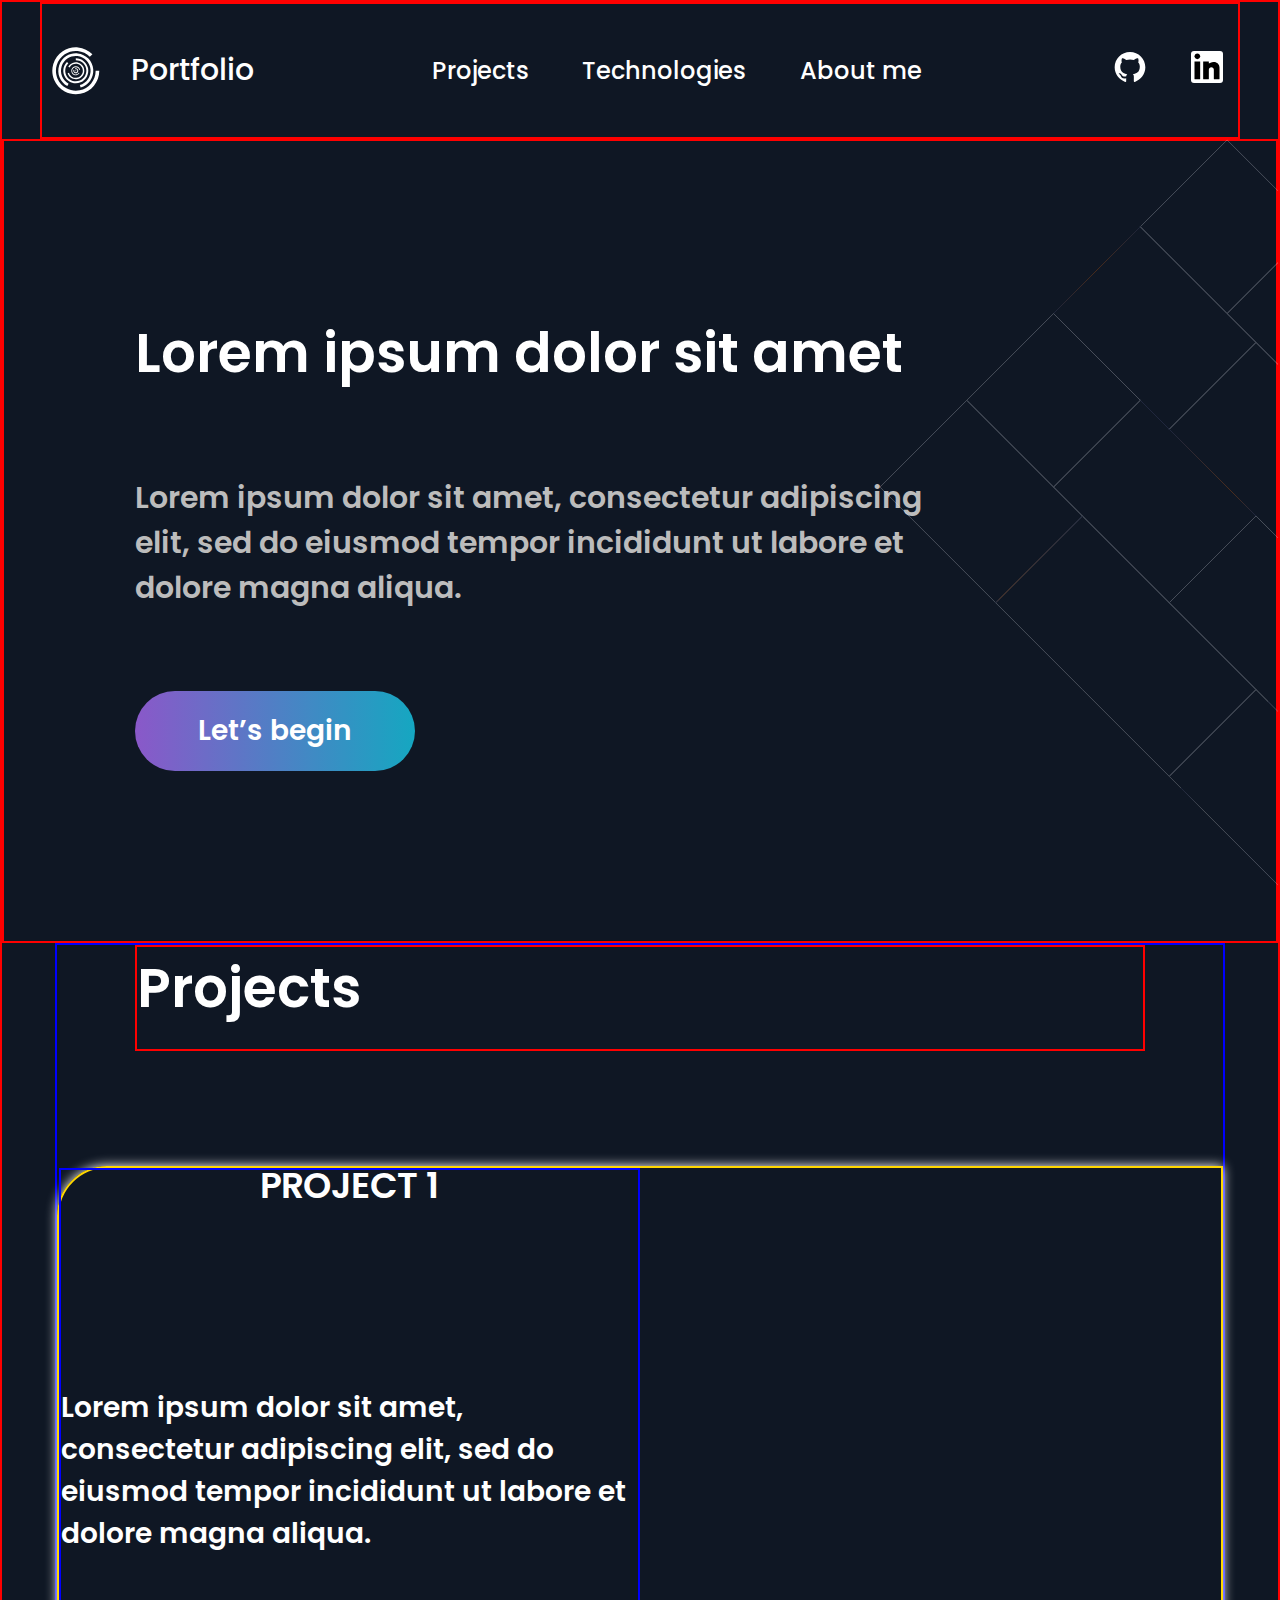
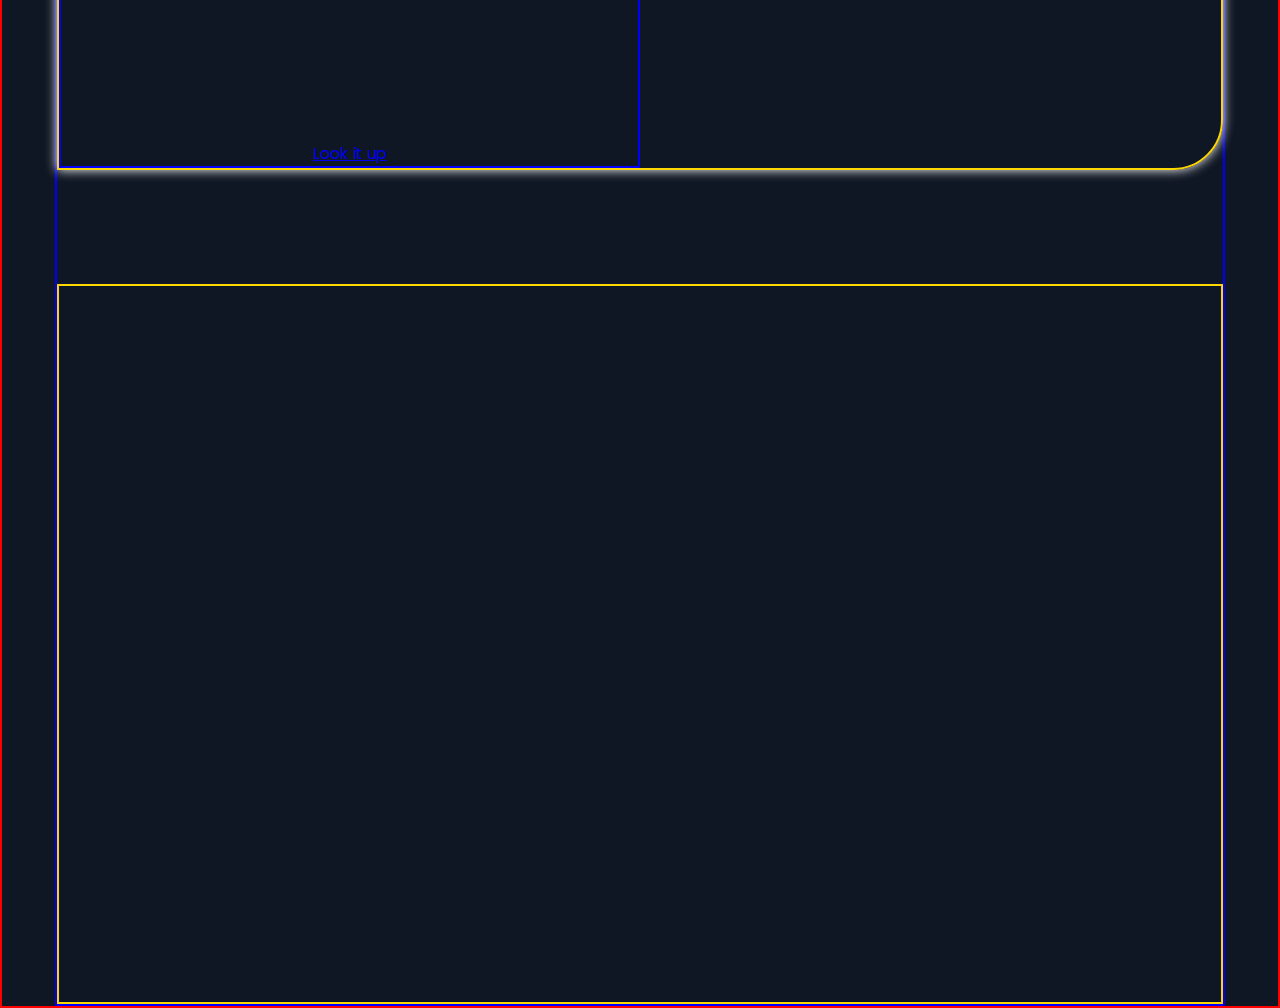
==== index.html @ fd30b006 "sudetas_puslapio_sablonas" ====
<!DOCTYPE html>
<html lang="en">

<head>
    <meta charset="UTF-8">
    <meta http-equiv="X-UA-Compatible" content="IE=edge">
    <meta name="viewport" content="width=device-width, initial-scale=1.0">
    <title>Figma puslapis</title>

    <link rel="stylesheet" href="./assets/styles/style.css">

    <link rel="preconnect" href="https://fonts.googleapis.com">
    <link rel="preconnect" href="https://fonts.gstatic.com" crossorigin>
    <link href="https://fonts.googleapis.com/css2?family=Poppins:wght@500;600&display=swap" rel="stylesheet">


</head>

<body class="body">
    <div class="wrapper">
        <div class="header">
            <div class="header_logo">
                <div class="header_logo_img_box"><a href="./index.html" target="_blank"><img
                            src="./assets/image/logo image.svg" alt="logo image.svg"></a></div>
                <div class="header_logo_text"><a href="./index.html" target="_blank">
                        <p>Portfolio</p>
                    </a></div>
            </div>
            <div class="header_middle_menu">
                <a href="#projects">
                    <p>Projects</p>
                </a>
                <a href="./technologies.html" target="_blank">
                    <p>Technologies</p>
                </a>
                <a href="./aboutme.html" target="_blank">
                    <p>About me</p>
                </a>
            </div>
            <div class="header_menu_right">
                <a href="#" target="_blank"><img src="./assets/image/mark-github-24.svg" alt="mark-github-24.svg"></a>
                <a href="#" target="_blank"><img src="./assets/image/Linkedin.svg" alt="Linkedin.svg"></a>
            </div>

        </div>
        <div class="hero">
            <img src="./assets/image/hero_img.svg" alt="hero_img.svg">
            <div class="hero_content">
                <div class="hero_text">
                    <h1>Lorem ipsum dolor sit amet</h1>
                    <p>Lorem ipsum dolor sit amet, consectetur adipiscing elit, sed do eiusmod tempor incididunt ut
                        labore et dolore magna aliqua. </p>
                    <a class="hero_button" href="#">Let’s begin</a>
                </div>
            </div>
        </div>
        <div class="projects_content" id="projects">
            <div class="projects_content_text">
                <h1>Projects</h1>
            </div>
            <div class="projects_content_table1">
                <div class="projects_content_table1_textbox">
                    <h2>PROJECT 1</h2>
                    <p>Lorem ipsum dolor sit amet, consectetur adipiscing elit, sed do eiusmod tempor incididunt ut
                        labore et dolore magna aliqua.</p>
                    <a class="projects_button" href="#">Look it up</a>
                </div>
                <div class="projects_content_table1_imagebox">

                </div>

            </div>
            <div class="projects_content_table2box">

            </div>

        </div>




    </div>



</body>

</html>
---- assets/styles/style.css ----
*{
    margin: 0;
    padding: 0;
    box-sizing: border-box;
    font-family: 'Poppins', sans-serif;
}

.body{
    background-color: #0f1724;
}


.wrapper{
    max-width: 1600px;
    min-height: 900px;
    margin: 0 auto;
    position: relative;
    overflow: hidden;
    border: red solid 2px;

}

.header{
    max-width: 1200px;
    min-height: 137px;
    margin: 0 auto;
    display: flex;
    justify-content: space-between;
    align-items: center;
    border: red solid 2px;

}

.header_logo{
    width: 202px;
    height: 47.58px;
    display: flex;
    justify-content: space-between;
    margin-left: 10px;
    position: relative;
            
}

.header_logo_img_box{
    width: 47.58px;
    height: 47.58px;
    
}

.header_logo_text a p{
    line-height: 47.58px;
    color: #FFFFFF;
    font-style: normal;
    font-weight: 500;
    font-size: 30px;
    line-height: 45px;
}


.header_logo_text a{
    text-decoration: none;
}


.header_logo_text:hover::after{
    content:"";
    position: absolute;
    width: 110%;
    height: 4px;
    left: -5px;
    bottom: -8px;
    background: #8a58c9; /* fallback for old browsers */
    background: -webkit-linear-gradient(to right, #8a58c9, #15a7c1); /* Chrome 10-25, Safari 5.1-6 */
    background: linear-gradient(to right, #8a58c9, #15a7c1); /* W3C, IE 10+/ Edge, Firefox 16+, Chrome 26+, Opera 12+, Safari 7+ */

}

.header_logo_img_box:hover::after{
    content:"";
    position: absolute;
    width: 110%;
    height: 4px;
    left: -5px;
    bottom: -8px;
    background: #8a58c9; /* fallback for old browsers */
    background: -webkit-linear-gradient(to right, #8a58c9, #15a7c1); /* Chrome 10-25, Safari 5.1-6 */
    background: linear-gradient(to right, #8a58c9, #15a7c1); /* W3C, IE 10+/ Edge, Firefox 16+, Chrome 26+, Opera 12+, Safari 7+ */

}



.header_middle_menu{
    width: 500px;
    display: flex;
    justify-content: space-between;
    flex-wrap: wrap;
}

.header_middle_menu a{
    text-decoration: none;
    margin: 0 5px;
    position: relative;
}

.header_middle_menu p{
    color: #FFFFFF;
    font-weight: 500;
    font-size: 24px;
    line-height: 36px;
}

.header_middle_menu a:hover::after{
    content:"";
    position: absolute;
    width: 110%;
    height: 3px;
    left: -5px;
    background: #8a58c9; /* fallback for old browsers */
    background: -webkit-linear-gradient(to right, #8a58c9, #15a7c1); /* Chrome 10-25, Safari 5.1-6 */
    background: linear-gradient(to right, #8a58c9, #15a7c1); /* W3C, IE 10+/ Edge, Firefox 16+, Chrome 26+, Opera 12+, Safari 7+ */

}



.header_menu_right{
    width: 119px;
    display: flex;
    justify-content: space-between;
    margin: 0 0 0 10px;
    flex-wrap: wrap;
    margin-right: 10px;
    

}

.header_menu_right a{
    margin: 0 5px;
    position: relative;
}


.header_menu_right a:hover::after{
    content:"";
    position: absolute;
    width: 130%;
    height: 4px;
    left: -5px;
    bottom: -5px;
    background: #8a58c9; /* fallback for old browsers */
    background: -webkit-linear-gradient(to right, #8a58c9, #15a7c1); /* Chrome 10-25, Safari 5.1-6 */
    background: linear-gradient(to right, #8a58c9, #15a7c1); /* W3C, IE 10+/ Edge, Firefox 16+, Chrome 26+, Opera 12+, Safari 7+ */

}




.hero{
    width: 100%;
    min-height: 800px;
    border: red solid 2px;
    
}

.hero img{
    position: absolute;
    width: 758px;
    height: 758px;
    left: 877px;
    top: 135px;
    opacity: 0.5;
    
}

.hero_content{
    max-width: 1010px;
    min-height: inherit;
    margin: 0 auto;
    display: flex;
    justify-content: flex-start;
    align-items: center;
}


.hero_text{
    max-width: 809px;
    min-height: 459px;
    display: flex;
    justify-content: space-between;
    flex-direction: column;
    align-items: flex-start;
}

h1{
    font-weight: 600;
    font-size: 55px;
    line-height: 82px;
    color: #FFFFFF;
    margin-bottom: 20px;
}

.hero_text p{
    font-weight: 600;
    font-size: 30px;
    line-height: 45px;
    color: #BCBCBC;
}

.hero_text a{
    width: 280px;
    height: 80px;
    font-weight: 600;
    font-size: 28px;
    line-height: 42px;
    color: #FFFFFF;
    text-decoration: none;
    line-height: 80px;
    text-align: center;
    border-radius: 50px;
    margin-top: 20px;
    background: #8a58c9; /* fallback for old browsers */
    background: -webkit-linear-gradient(to right, #8a58c9, #15a7c1); /* Chrome 10-25, Safari 5.1-6 */
    background: linear-gradient(to right, #8a58c9, #15a7c1); /* W3C, IE 10+/ Edge, Firefox 16+, Chrome 26+, Opera 12+, Safari 7+ */

}

.hero_text a:hover{
    color: #BCBCBC; /* fallback for old browsers */
    background: #0f1724; /* fallback for old browsers */
    background: -webkit-linear-gradient(to right, #0f1724, #15a7c1); /* Chrome 10-25, Safari 5.1-6 */
    background: linear-gradient(to right, #0f1724, #15a7c1); /* W3C, IE 10+/ Edge, Firefox 16+, Chrome 26+, Opera 12+, Safari 7+ */

}

.projects_content{
    max-width: 1170px;
    min-height: 1663px;
    border: blue solid 2px;
    margin: 0 auto;
    display: flex;
    flex-direction: column;
    justify-content: space-between;
    

}


.projects_content_text{
    width: 1010px;
    margin: 0 auto;
    border: red solid 2px;
}

.projects_content p{
    font-weight: 600;
    font-size: 28px;
    line-height: 42px;
    color: #FFFFFF;
}


.projects_content_table1{
    min-height: 1170px;
    min-height: 600px;
    border: gold solid 2px;
    box-shadow: 0px 0px 12px #FFFFFF;
    border-radius: 50px 0px;
    display: flex;
    justify-content: space-between;

}

.projects_content_table1_textbox{
    width: 50%;
    min-height: 600px;
    border: blue solid 2px;
    display: flex;
    flex-direction: column;
    justify-content: space-between;
    align-items: center;

}

.projects_content_table1_imagebox{
    width: 50%;
    height: 100%;
}

h2{
    font-weight: 600;
    font-size: 36px;
    line-height: 88.5%;
    color: #FFFFFF;
    
}

h2:after{
    content:"";
    position: absolute;
    width: 100%;
    height: 10px;
    left: 0px;
    bottom: -20px;
    background: #8a58c9; /* fallback for old browsers */
    background: -webkit-linear-gradient(to right, #8a58c9, #15a7c1); /* Chrome 10-25, Safari 5.1-6 */
    background: linear-gradient(to right, #8a58c9, #15a7c1); /* W3C, IE 10+/ Edge, Firefox 16+, Chrome 26+, Opera 12+, Safari 7+ */

}


.projects_content_table2box{
    min-height: 1170px;
    min-height: 720px;
    border: gold solid 2px;

}
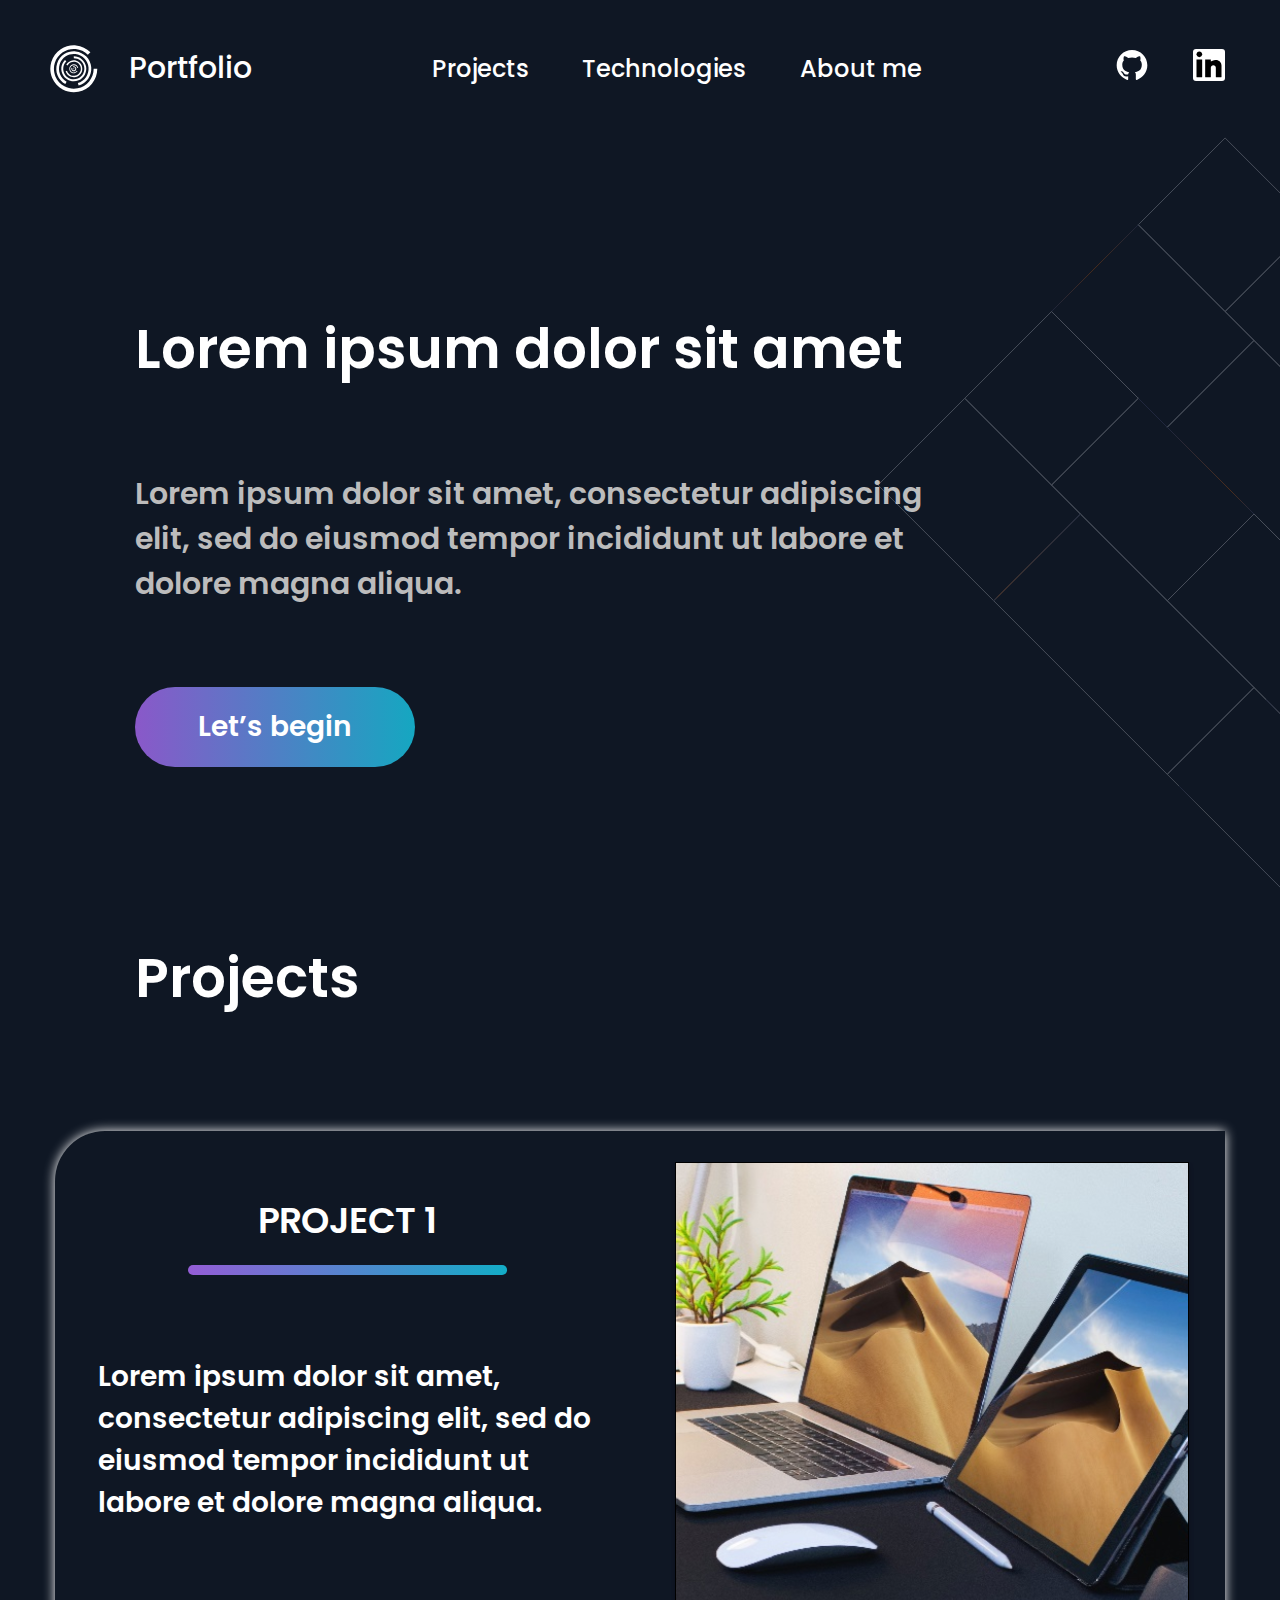
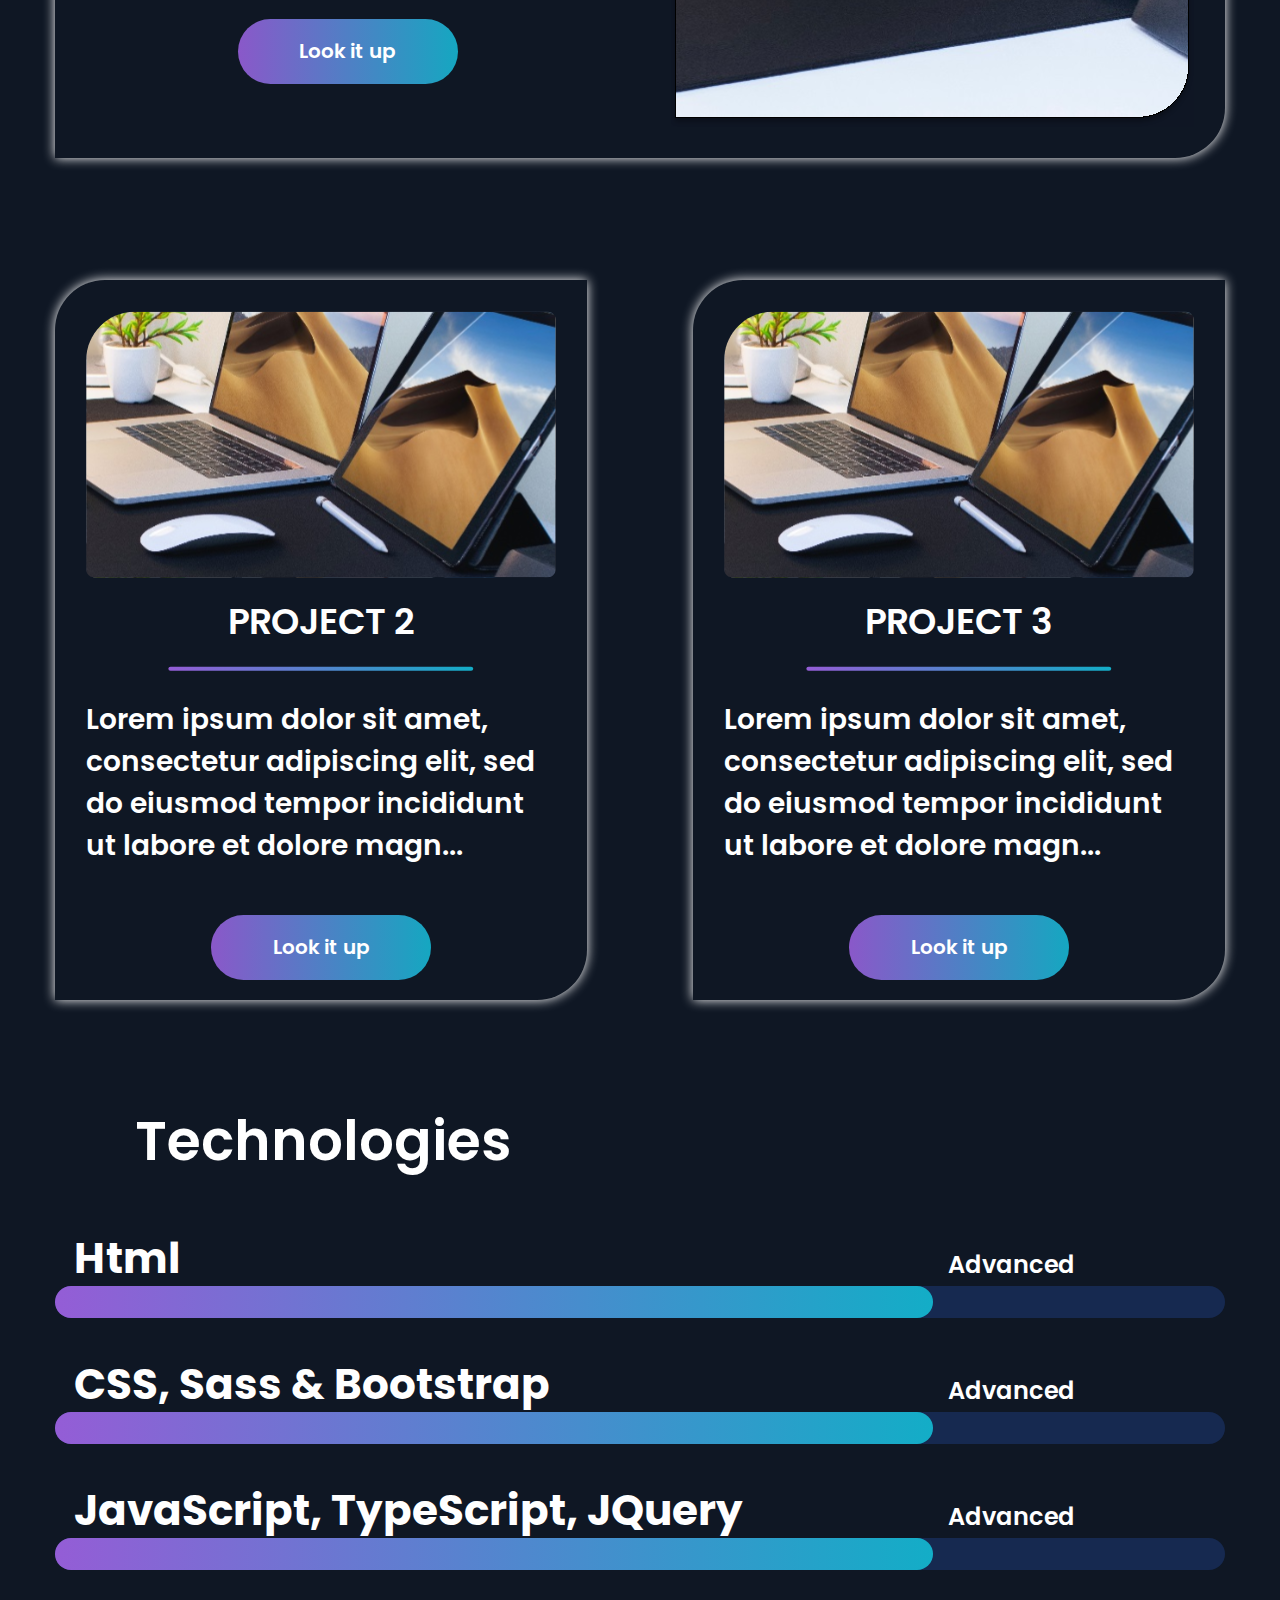
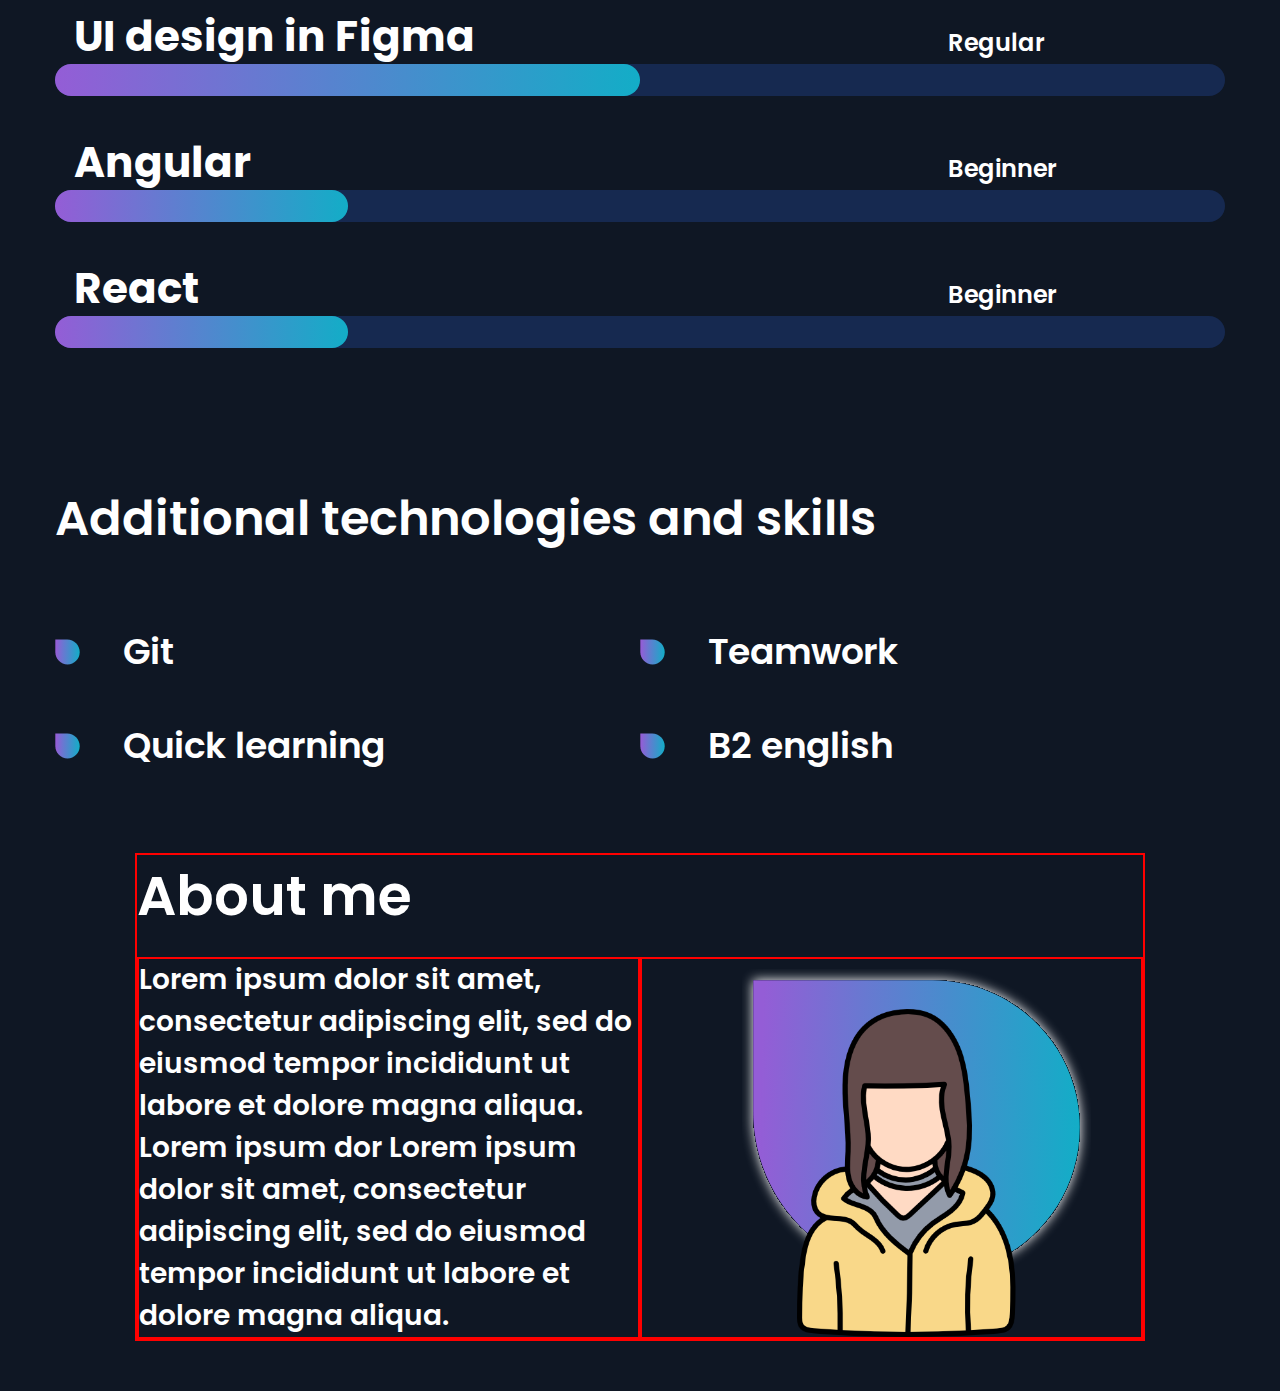
==== commit d1f40a70: "figma_page" ====
--- a/index.html
+++ b/index.html
@@ -30,10 +30,10 @@
                 <a href="#projects">
                     <p>Projects</p>
                 </a>
-                <a href="./technologies.html" target="_blank">
+                <a href="#technologies">
                     <p>Technologies</p>
                 </a>
-                <a href="./aboutme.html" target="_blank">
+                <a href="#aboutme">
                     <p>About me</p>
                 </a>
             </div>
@@ -60,17 +60,180 @@
             </div>
             <div class="projects_content_table1">
                 <div class="projects_content_table1_textbox">
-                    <h2>PROJECT 1</h2>
+                    <div class="textbox1">
+                        <h2>PROJECT 1</h2>
+                        <img src="./assets/image/Rectangle 1.svg" alt="img">
+                    </div>
                     <p>Lorem ipsum dolor sit amet, consectetur adipiscing elit, sed do eiusmod tempor incididunt ut
                         labore et dolore magna aliqua.</p>
                     <a class="projects_button" href="#">Look it up</a>
                 </div>
                 <div class="projects_content_table1_imagebox">
-
-                </div>
-
-            </div>
-            <div class="projects_content_table2box">
+                    <img src="./assets/image/image 1.svg" alt="image">
+                </div>
+            </div>
+            <div class="projects_content_table2">
+                <div class="projects_content_table2box">
+                    <img src="./assets/image/image 1_1.svg" alt="image">
+                    <h2>PROJECT 2</h2>
+                    <img class="table2box_img" src="./assets/image/Rectangle 2.svg" alt="img">
+                    <p>Lorem ipsum dolor sit amet, consectetur adipiscing elit, sed do eiusmod tempor incididunt ut
+                        labore et dolore magn...</p>
+                    <a class="projects_button" href="#">Look it up</a>
+                </div>
+                <div class="projects_content_table2box">
+                    <img src="./assets/image/image 1_1.svg" alt="image">
+                    <h2>PROJECT 3</h2>
+                    <img class="table2box_img" src="./assets/image/Rectangle 2.svg" alt="img">
+                    <p>Lorem ipsum dolor sit amet, consectetur adipiscing elit, sed do eiusmod tempor incididunt ut
+                        labore et dolore magn...</p>
+                    <a class="projects_button" href="#">Look it up</a>
+                </div>
+
+            </div>
+
+        </div>
+        <div class="technologies_content" id="technologies">
+            <div class="technologies_content_text">
+                <h1>Technologies</h1>
+            </div>
+            <div class="technologies_container">
+                <div class="technologies_diagram">
+                    <div class="diagram_text">
+                        <div class="diagram_text_left h3text">
+                            <h3>Html</h3>
+                        </div>
+                        <div class="diagram_text_right">
+                            <p>Advanced</p>
+                        </div>
+                    </div>
+                    <div class="diagram_line">
+                        <div class="line_top">
+                        </div>
+                        <div class="line_second line1">
+                        </div>
+                    </div>
+                </div>
+                <div class="technologies_diagram">
+                    <div class="diagram_text">
+                        <div class="diagram_text_left h3text">
+                            <h3>CSS, Sass & Bootstrap</h3>
+                        </div>
+                        <div class="diagram_text_right">
+                            <p>Advanced</p>
+                        </div>
+                    </div>
+                    <div class="diagram_line">
+                        <div class="line_top">
+                        </div>
+                        <div class="line_second line2">
+                        </div>
+                    </div>
+                </div>
+                <div class="technologies_diagram">
+                    <div class="diagram_text">
+                        <div class="diagram_text_left h3text">
+                            <h3>JavaScript, TypeScript, JQuery</h3>
+                        </div>
+                        <div class="diagram_text_right">
+                            <p>Advanced</p>
+                        </div>
+                    </div>
+                    <div class="diagram_line">
+                        <div class="line_top">
+                        </div>
+                        <div class="line_second line3">
+                        </div>
+                    </div>
+                </div>
+                <div class="technologies_diagram">
+                    <div class="diagram_text">
+                        <div class="diagram_text_left h3text">
+                            <h3>UI design in Figma</h3>
+                        </div>
+                        <div class="diagram_text_right">
+                            <p>Regular</p>
+                        </div>
+                    </div>
+                    <div class="diagram_line">
+                        <div class="line_top">
+                        </div>
+                        <div class="line_second line4">
+                        </div>
+                    </div>
+                </div>
+                <div class="technologies_diagram">
+                    <div class="diagram_text">
+                        <div class="diagram_text_left h3text">
+                            <h3>Angular</h3>
+                        </div>
+                        <div class="diagram_text_right">
+                            <p>Beginner</p>
+                        </div>
+                    </div>
+                    <div class="diagram_line">
+                        <div class="line_top">
+                        </div>
+                        <div class="line_second line5">
+                        </div>
+                    </div>
+                </div>
+                <div class="technologies_diagram">
+                    <div class="diagram_text">
+                        <div class="diagram_text_left h3text">
+                            <h3>React</h3>
+                        </div>
+                        <div class="diagram_text_right">
+                            <p>Beginner</p>
+                        </div>
+                    </div>
+                    <div class="diagram_line">
+                        <div class="line_top">
+                        </div>
+                        <div class="line_second line6">
+                        </div>
+                    </div>
+                </div>
+            </div>
+            <div class="aditional">
+                <h2>Additional technologies and skills</h2>
+            </div>
+            <div class="bubble_content">
+                <div class="bubble">
+                    <img src="./assets/image/burbuliukas.svg" alt="image">
+                    <h3 class="h3text">Git</h3>
+                </div>
+                <div class="bubble">
+                    <img src="./assets/image/burbuliukas.svg" alt="image">
+                    <h3 class="h3text">Teamwork</h3>
+                </div>
+                <div class="bubble">
+                    <img src="./assets/image/burbuliukas.svg" alt="image">
+                    <h3 class="h3text">Quick learning</h3>
+                </div>
+                <div class="bubble">
+                    <img src="./assets/image/burbuliukas.svg" alt="image">
+                    <h3 class="h3text">B2 english</h3>
+                </div>
+            </div>
+
+        </div>
+        <div class="aboutme_content" id="aboutme">
+            <h1>About me</h1>
+            <div class="aboutme">
+                <div class="abuotme_text">
+                    <p>Lorem ipsum dolor sit amet, consectetur adipiscing elit, sed do eiusmod tempor incididunt ut
+                        labore et dolore magna aliqua. Lorem ipsum dor Lorem ipsum dolor sit amet, consectetur
+                        adipiscing elit, sed do eiusmod tempor incididunt ut labore et dolore magna aliqua. </p>
+                </div>
+                <div class="aboutme_picture">
+                    <img class="bigbubble" src="./assets/image/remelis.svg" alt="image">
+                    <img class="girl" src="./assets/image/1.png" alt="image">
+                </div>
+            </div>
+        </div>
+        <div class="footer">
+            <div class="">
 
             </div>
 
@@ -83,6 +246,7 @@
 
 
 
+
 </body>
 
 </html>--- a/assets/styles/style.css
+++ b/assets/styles/style.css
@@ -17,7 +17,7 @@
     margin: 0 auto;
     position: relative;
     overflow: hidden;
-    border: red solid 2px;
+    /* border: red solid 2px; */
 
 }
 
@@ -28,7 +28,7 @@
     display: flex;
     justify-content: space-between;
     align-items: center;
-    border: red solid 2px;
+    /* border: red solid 2px; */
 
 }
 
@@ -161,7 +161,7 @@
 .hero{
     width: 100%;
     min-height: 800px;
-    border: red solid 2px;
+    /* border: red solid 2px; */
     
 }
 
@@ -214,7 +214,6 @@
     height: 80px;
     font-weight: 600;
     font-size: 28px;
-    line-height: 42px;
     color: #FFFFFF;
     text-decoration: none;
     line-height: 80px;
@@ -238,11 +237,12 @@
 .projects_content{
     max-width: 1170px;
     min-height: 1663px;
-    border: blue solid 2px;
+    /* border: blue solid 2px; */
     margin: 0 auto;
     display: flex;
     flex-direction: column;
     justify-content: space-between;
+    margin-bottom: 100px;
     
 
 }
@@ -251,7 +251,7 @@
 .projects_content_text{
     width: 1010px;
     margin: 0 auto;
-    border: red solid 2px;
+    /* border: red solid 2px; */
 }
 
 .projects_content p{
@@ -263,57 +263,345 @@
 
 
 .projects_content_table1{
-    min-height: 1170px;
+    max-width: 1170px;
     min-height: 600px;
-    border: gold solid 2px;
+    /* border: gold solid 2px; */
     box-shadow: 0px 0px 12px #FFFFFF;
     border-radius: 50px 0px;
     display: flex;
     justify-content: space-between;
-
-}
-
-.projects_content_table1_textbox{
-    width: 50%;
-    min-height: 600px;
-    border: blue solid 2px;
-    display: flex;
-    flex-direction: column;
-    justify-content: space-between;
-    align-items: center;
-
-}
-
-.projects_content_table1_imagebox{
-    width: 50%;
-    height: 100%;
-}
-
-h2{
-    font-weight: 600;
-    font-size: 36px;
-    line-height: 88.5%;
-    color: #FFFFFF;
-    
-}
-
-h2:after{
-    content:"";
-    position: absolute;
-    width: 100%;
-    height: 10px;
-    left: 0px;
-    bottom: -20px;
+    flex-wrap: wrap;
+    
+    
+    
+
+}
+
+.projects_button{
+    width: 220px;
+    height: 65px;
+    font-weight: 600;
+    font-size: 20px;
+    line-height: 65px;
+    color: #FFFFFF;
+    text-decoration: none;
+    text-align: center;
+    border-radius: 50px;
+    margin-top: 20px;
     background: #8a58c9; /* fallback for old browsers */
     background: -webkit-linear-gradient(to right, #8a58c9, #15a7c1); /* Chrome 10-25, Safari 5.1-6 */
     background: linear-gradient(to right, #8a58c9, #15a7c1); /* W3C, IE 10+/ Edge, Firefox 16+, Chrome 26+, Opera 12+, Safari 7+ */
-
-}
-
-
-.projects_content_table2box{
+    display: inline-block;
+}
+
+.projects_button:hover{
+    color: #BCBCBC; /* fallback for old browsers */
+    background: #0f1724; /* fallback for old browsers */
+    background: -webkit-linear-gradient(to right, #0f1724, #15a7c1); /* Chrome 10-25, Safari 5.1-6 */
+    background: linear-gradient(to right, #0f1724, #15a7c1); /* W3C, IE 10+/ Edge, Firefox 16+, Chrome 26+, Opera 12+, Safari 7+ */
+
+}
+
+
+
+.projects_content_table1_textbox{
+    /* max-width: 585px; */
+    min-height: 600px;
+    /* border: blue solid 2px; */
+    display: flex;
+    flex-direction: column;
+    justify-content: space-evenly;
+    align-items: center;
+    flex-grow: 1;
+    flex-basis: 300px;
+
+}
+
+
+h2{
+    font-weight: 600;
+    font-size: 36px;
+    line-height: 88.5%;
+    color: #FFFFFF;
+    
+}
+
+.textbox1{
+    text-align: center;
+    
+}
+
+.textbox1 h2{
+    margin-bottom: 20px;
+}
+
+.textbox1 img{
+    max-width: 100%;
+}
+
+.projects_content_table1_textbox p{
+    margin-left: calc(10% - 1rem);
+    margin-right: calc(10% - 1rem);
+
+}
+
+
+
+.projects_content_table1_imagebox{
+    display: flex;
+    justify-content: center;
+    align-items: center;
+    flex-grow: 1;
+    flex-basis: 300px;
+}
+
+.projects_content_table1_imagebox img{
+    width: 100%;
+    padding: calc(8% - 1rem);
+}
+
+
+.projects_content_table2{
     min-height: 1170px;
     min-height: 720px;
-    border: gold solid 2px;
-
-}
+    /* border: gold solid 2px; */
+    display: flex;
+    justify-content: space-between;
+    flex-wrap: wrap;
+    gap: 40px;
+    
+
+}
+
+.projects_content_table2box{
+    max-width: 532px;
+    min-height: 720px;
+    box-shadow: 0px 0px 12px #FFFFFF;
+    border-radius: 50px 0px;
+    flex-grow: 1;
+    display: flex;
+    flex-direction: column;
+    align-items: center;
+    justify-content: space-between;
+    padding-top: calc(4% - 1rem);
+    padding-bottom: 20px;
+    padding-left: calc(4% - 1rem);
+    padding-right: calc(4% - 1rem);
+    flex-basis: 200px;
+    margin-top: 30px;
+    
+}
+
+.projects_content_table2box img{
+    width: 100%;
+}
+
+.table2box_img{
+    max-width: 65%;
+}
+
+
+.technologies_content_text{
+    width: 1010px;
+    margin: 0 auto;
+    /* border: red solid 2px; */
+    margin-bottom: 50px;
+}
+
+.technologies_container{
+    max-width: 1170px;
+    min-height: 791px;
+    /* border: red solid 2px; */
+    margin: 0 auto;
+    margin-bottom: 60px;
+
+}
+
+.technologies_diagram{
+    /* border: red solid 2px; */
+    margin: 40px 0;
+
+
+}
+
+.diagram_text{
+    display: flex;
+    justify-content: space-between;
+    align-items: baseline;
+
+
+}
+
+.h3text{
+    font-weight: 600;
+    font-size: 36px;
+    line-height: 54px;
+    color: #FFFFFF;
+    /* border: red solid 2px; */
+    
+}
+
+.diagram_text p{
+    font-weight: 600;
+    font-size: 24px;
+    line-height: 36px;
+    color: #FFFFFF;
+    /* border: red solid 2px; */
+    
+}
+
+.diagram_text_left{
+    flex-grow: 9;
+    padding-left: calc(3% - 1rem);
+    flex-basis: 200px;
+}
+
+.diagram_text_right{
+    flex-grow: 1;
+    flex-basis: 200px;
+  
+}
+
+.diagram_line{
+    position: relative;
+}
+
+.line_top{
+    width: 100%;
+    height: 32px;
+    background: #162950;
+    border-radius: 83px;
+}
+
+.line_second{
+    position: absolute;
+    top: 0;
+    left: 0;
+    height: 32px;
+    background: linear-gradient(270deg, #13ADC7 0%, #6978D1 66.67%, #945DD6 100%);
+    border-radius: 83px;
+
+}
+
+.line1{
+    width: 75%;
+}
+
+.line2{
+    width: 75%;
+}
+
+.line3{
+    width: 75%;
+}
+
+.line4{
+    width: 50%;
+}
+
+.line5{
+    width: 25%;
+}
+
+.line6{
+    width: 25%;
+}
+
+.aditional{
+    width: 1170px;
+    margin: 50px auto;
+    /* border: red solid 2px; */
+    
+}
+
+.aditional h2{
+    font-weight: 600;
+    font-size: 48px;
+    line-height: 72px;
+    color: #FFFFFF;
+}
+
+
+.bubble_content{
+    max-width: 1170px;
+    margin: 0 auto;
+    display: flex;
+    flex-wrap: wrap;
+    margin-bottom: 60px;
+   
+}
+
+.bubble{
+    display: flex;
+    flex-grow: 1;
+    /* border: blue solid 2px; */
+    flex-basis: 420px;
+    margin: 20px 0;
+}
+
+.bubble img{
+    width: 25px;
+}
+
+.bubble h3{
+    margin-left: calc(10% - 1rem);
+}
+
+
+.aboutme_content{
+    width: 1010px;
+    margin: 0 auto;
+    border: red solid 2px;
+    margin-bottom: 50px;
+    display: flex;
+    flex-direction: column;
+    flex-wrap: wrap;
+}
+
+.aboutme{
+    display: flex;
+    flex-wrap: wrap;
+
+}
+
+.abuotme_text{
+    flex-grow: 1;
+    flex-basis: 200px;
+    border: red solid 2px;
+}
+
+.aboutme p{
+    font-weight: 600;
+    font-size: 28px;
+    line-height: 42px;
+    color: #FFFFFF;
+}
+
+.aboutme_picture{
+    flex-grow: 1;
+    flex-basis: 200px;
+    border: red solid 2px;
+    position: relative;
+}
+
+.bigbubble{
+    max-width: 349px;
+    /* width: calc(100% - 1rem); */
+    position: absolute;
+    bottom: 50px;
+    left: 100px
+}
+
+.girl{
+    max-width: 328px;
+    /* width: calc(100% - 1rem); */
+    position: absolute;
+    bottom: 0;
+    left: 100px
+}
+
+
+
+.footer{
+
+}